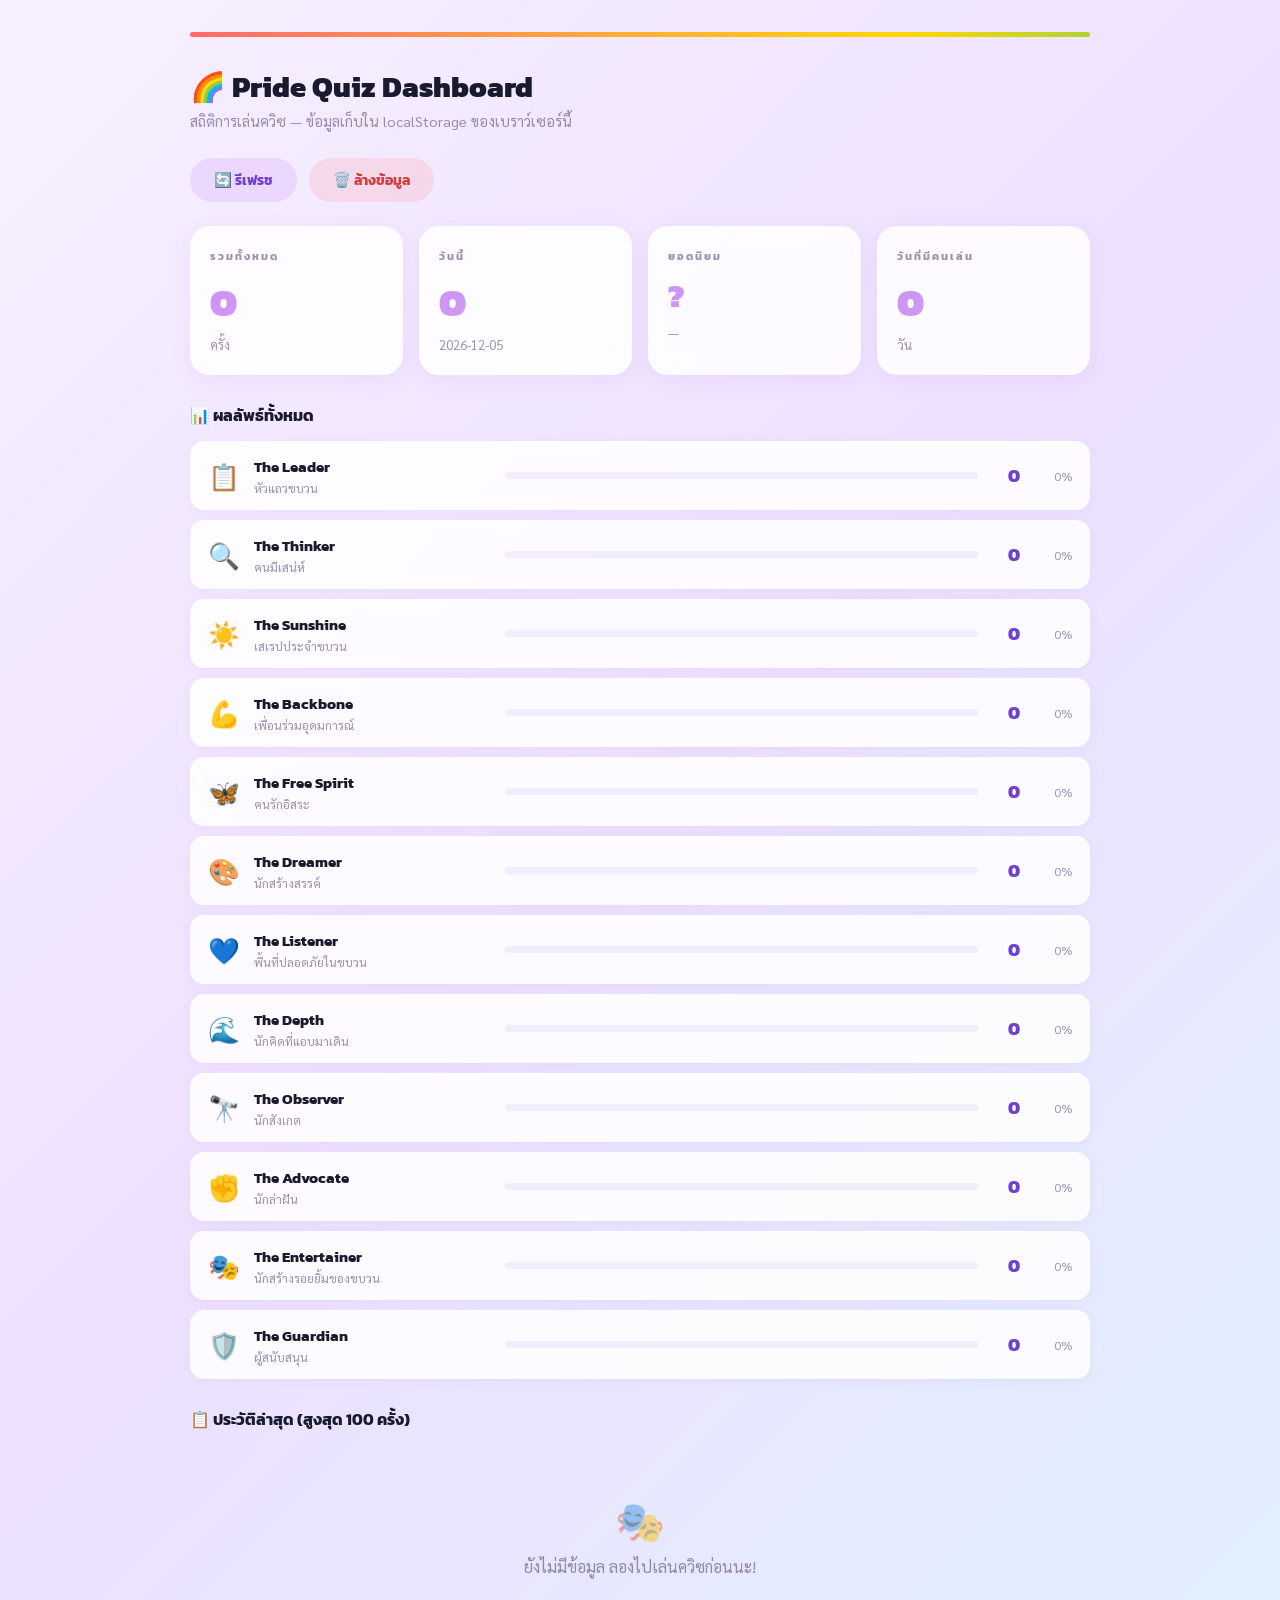
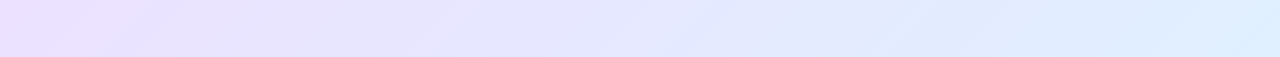
==== admin.html @ b19a4a3b "Initial commit - Pride Quiz project" ====
<!DOCTYPE html>
<html lang="th">
<head>
  <meta charset="UTF-8"/>
  <meta name="viewport" content="width=device-width, initial-scale=1.0"/>
  <title>Admin — Pride Quiz Stats</title>
  <link href="https://fonts.googleapis.com/css2?family=Kanit:wght@400;600;700;800&family=Sarabun:wght@400;600&display=swap" rel="stylesheet"/>
  <style>
    :root {
      --bg: linear-gradient(135deg, #f8f0ff 0%, #ede0ff 50%, #e0f0ff 100%);
      --card: rgba(255,255,255,0.85);
      --text: #1a1a2e;
      --muted: rgba(60,40,100,0.5);
      --rainbow: linear-gradient(90deg,#ff6b6b,#ffa040,#ffd700,#60d060,#60a0ff,#b060ff);
      --sel: linear-gradient(135deg,#c890f8,#d4a0f0,#f0c060);
    }
    *,*::before,*::after{box-sizing:border-box;margin:0;padding:0;}
    body{font-family:'Sarabun',sans-serif;background:var(--bg);min-height:100vh;padding:32px 16px;color:var(--text);}
    .wrap{max-width:900px;margin:0 auto;}

    .rainbow-bar{height:5px;background:var(--rainbow);border-radius:100px;margin-bottom:28px;background-size:200%;animation:rb 3s linear infinite;}
    @keyframes rb{0%{background-position:0%}100%{background-position:200%}}

    h1{font-family:'Kanit',sans-serif;font-size:1.8rem;font-weight:800;color:var(--text);margin-bottom:4px;}
    .sub{font-size:0.9rem;color:var(--muted);margin-bottom:28px;}

    .grid{display:grid;grid-template-columns:repeat(auto-fit,minmax(200px,1fr));gap:16px;margin-bottom:28px;}
    .card{background:var(--card);border-radius:20px;padding:22px 20px;box-shadow:0 4px 20px rgba(160,100,240,0.1);backdrop-filter:blur(8px);}
    .card-label{font-family:'Kanit',sans-serif;font-size:0.7rem;font-weight:700;letter-spacing:2px;text-transform:uppercase;color:var(--muted);margin-bottom:8px;}
    .card-val{font-family:'Kanit',sans-serif;font-size:2.5rem;font-weight:900;background:var(--sel);-webkit-background-clip:text;-webkit-text-fill-color:transparent;}
    .card-sub{font-size:0.82rem;color:var(--muted);margin-top:4px;}

    .section-title{font-family:'Kanit',sans-serif;font-size:1rem;font-weight:700;margin-bottom:14px;color:var(--text);}
    .char-list{display:flex;flex-direction:column;gap:10px;margin-bottom:28px;}
    .char-row{background:var(--card);border-radius:14px;padding:14px 18px;display:flex;align-items:center;gap:14px;box-shadow:0 2px 10px rgba(160,100,240,0.07);backdrop-filter:blur(6px);}
    .char-emoji{font-size:1.6rem;flex-shrink:0;}
    .char-info{flex:1;}
    .char-name{font-family:'Kanit',sans-serif;font-weight:700;font-size:0.95rem;margin-bottom:2px;}
    .char-thai{font-size:0.78rem;color:var(--muted);}
    .char-bar-wrap{flex:2;background:rgba(200,180,240,0.2);border-radius:100px;height:7px;overflow:hidden;}
    .char-bar{height:100%;border-radius:100px;background:var(--rainbow);background-size:200%;animation:rb 3s linear infinite;transition:width 1s cubic-bezier(0.34,1.56,0.64,1);}
    .char-count{font-family:'Kanit',sans-serif;font-size:1.1rem;font-weight:800;min-width:28px;text-align:right;color:#7040d0;}
    .char-pct{font-size:0.75rem;color:var(--muted);min-width:38px;text-align:right;}

    table{width:100%;border-collapse:collapse;background:var(--card);border-radius:18px;overflow:hidden;box-shadow:0 4px 20px rgba(160,100,240,0.08);}
    th{font-family:'Kanit',sans-serif;font-size:0.7rem;font-weight:700;letter-spacing:1.5px;text-transform:uppercase;color:var(--muted);padding:13px 16px;text-align:left;border-bottom:1px solid rgba(200,180,240,0.2);}
    td{padding:12px 16px;font-size:0.88rem;border-bottom:1px solid rgba(200,180,240,0.1);}
    tr:last-child td{border-bottom:none;}
    tr:hover td{background:rgba(200,180,255,0.08);}

    .tag{display:inline-block;font-family:'Kanit',sans-serif;font-size:0.72rem;font-weight:700;padding:4px 12px;border-radius:100px;background:rgba(180,100,255,0.12);color:#7040d0;}
    .actions{display:flex;gap:12px;margin-bottom:24px;flex-wrap:wrap;}
    .btn{font-family:'Kanit',sans-serif;font-size:0.9rem;font-weight:700;border:none;border-radius:100px;padding:11px 24px;cursor:pointer;transition:transform 0.15s;}
    .btn:hover{transform:translateY(-1px);}
    .btn-refresh{background:rgba(180,100,255,0.15);color:#7040d0;}
    .btn-clear{background:rgba(255,80,80,0.12);color:#d04040;}
    .empty{text-align:center;padding:48px 20px;color:var(--muted);}
    .empty span{font-size:2.5rem;display:block;margin-bottom:10px;}
    @media(max-width:520px){.char-bar-wrap{display:none;}}
  </style>
</head>
<body>
<div class="wrap">
  <div class="rainbow-bar"></div>
  <h1>🌈 Pride Quiz Dashboard</h1>
  <p class="sub">สถิติการเล่นควิซ — ข้อมูลเก็บใน localStorage ของเบราว์เซอร์นี้</p>

  <div class="actions">
    <button class="btn btn-refresh" onclick="load()">🔄 รีเฟรช</button>
    <button class="btn btn-clear" onclick="clearAll()">🗑️ ล้างข้อมูล</button>
  </div>

  <div class="grid" id="summaryGrid"></div>

  <div class="section-title">📊 ผลลัพธ์ทั้งหมด</div>
  <div class="char-list" id="charList"></div>

  <div class="section-title">📋 ประวัติล่าสุด (สูงสุด 100 ครั้ง)</div>
  <div id="logWrap"></div>
</div>

<script src="data.js"></script>
<script src="tracker.js"></script>
<script>
function load() {
  const stats = getStats();
  renderSummary(stats);
  renderChars(stats);
  renderLog(stats);
}

function renderSummary(s) {
  const total = s.total || 0;
  const today = new Date().toISOString().split('T')[0];
  const todayCnt = (s.daily||{})[today] || 0;
  const days = Object.keys(s.daily||{}).length;
  let topName = '—', topEmoji = '?';
  if (s.characters) {
    const top = Object.entries(s.characters).sort((a,b)=>b[1]-a[1])[0];
    if (top && CHARACTERS[top[0]]) {
      topName = CHARACTERS[top[0]].name;
      topEmoji = CHARACTERS[top[0]].item || '🎭';
    }
  }
  document.getElementById('summaryGrid').innerHTML = `
    <div class="card"><div class="card-label">รวมทั้งหมด</div><div class="card-val">${total}</div><div class="card-sub">ครั้ง</div></div>
    <div class="card"><div class="card-label">วันนี้</div><div class="card-val">${todayCnt}</div><div class="card-sub">${today}</div></div>
    <div class="card"><div class="card-label">ยอดนิยม</div><div class="card-val" style="font-size:2rem;">${topEmoji}</div><div class="card-sub">${topName}</div></div>
    <div class="card"><div class="card-label">วันที่มีคนเล่น</div><div class="card-val">${days}</div><div class="card-sub">วัน</div></div>
  `;
}

function renderChars(s) {
  const cc = s.characters || {};
  const total = s.total || 1;
  const sorted = Object.values(CHARACTERS).map(c => ({
    ...c, count: cc[c.id]||0, pct: Math.round(((cc[c.id]||0)/total)*100)
  })).sort((a,b)=>b.count-a.count);
  const max = sorted[0]?.count || 1;
  document.getElementById('charList').innerHTML = sorted.map(c => `
    <div class="char-row">
      <div class="char-emoji">${c.item||'🎭'}</div>
      <div class="char-info">
        <div class="char-name">${c.name}</div>
        <div class="char-thai">${c.thai}</div>
      </div>
      <div class="char-bar-wrap"><div class="char-bar" style="width:${(c.count/max)*100}%"></div></div>
      <div class="char-count">${c.count}</div>
      <div class="char-pct">${c.pct}%</div>
    </div>
  `).join('');
}

function renderLog(s) {
  const sessions = s.sessions || [];
  const el = document.getElementById('logWrap');
  if (!sessions.length) {
    el.innerHTML = `<div class="empty"><span>🎭</span>ยังไม่มีข้อมูล ลองไปเล่นควิซก่อนนะ!</div>`;
    return;
  }
  el.innerHTML = `<table>
    <thead><tr><th>#</th><th>คาแรกเตอร์</th><th>ชื่อไทย</th><th>วันที่/เวลา</th></tr></thead>
    <tbody>${sessions.map((s,i)=>{
      const c = CHARACTERS[s.charId];
      return `<tr>
        <td style="color:var(--muted);font-family:'Kanit',sans-serif;font-weight:600;">${i+1}</td>
        <td>${c?.item||'?'} <span class="tag">${s.charName}</span></td>
        <td style="color:var(--muted);font-size:0.82rem;">${c?.thai||'—'}</td>
        <td style="color:var(--muted);font-size:0.82rem;">${s.date}</td>
      </tr>`;
    }).join('')}</tbody>
  </table>`;
}

function clearAll() {
  if (confirm('ล้างข้อมูลทั้งหมด?')) {
    localStorage.removeItem('pride_quiz_v2_stats');
    load();
  }
}

load();
setInterval(load, 30000);
</script>
</body>
</html>
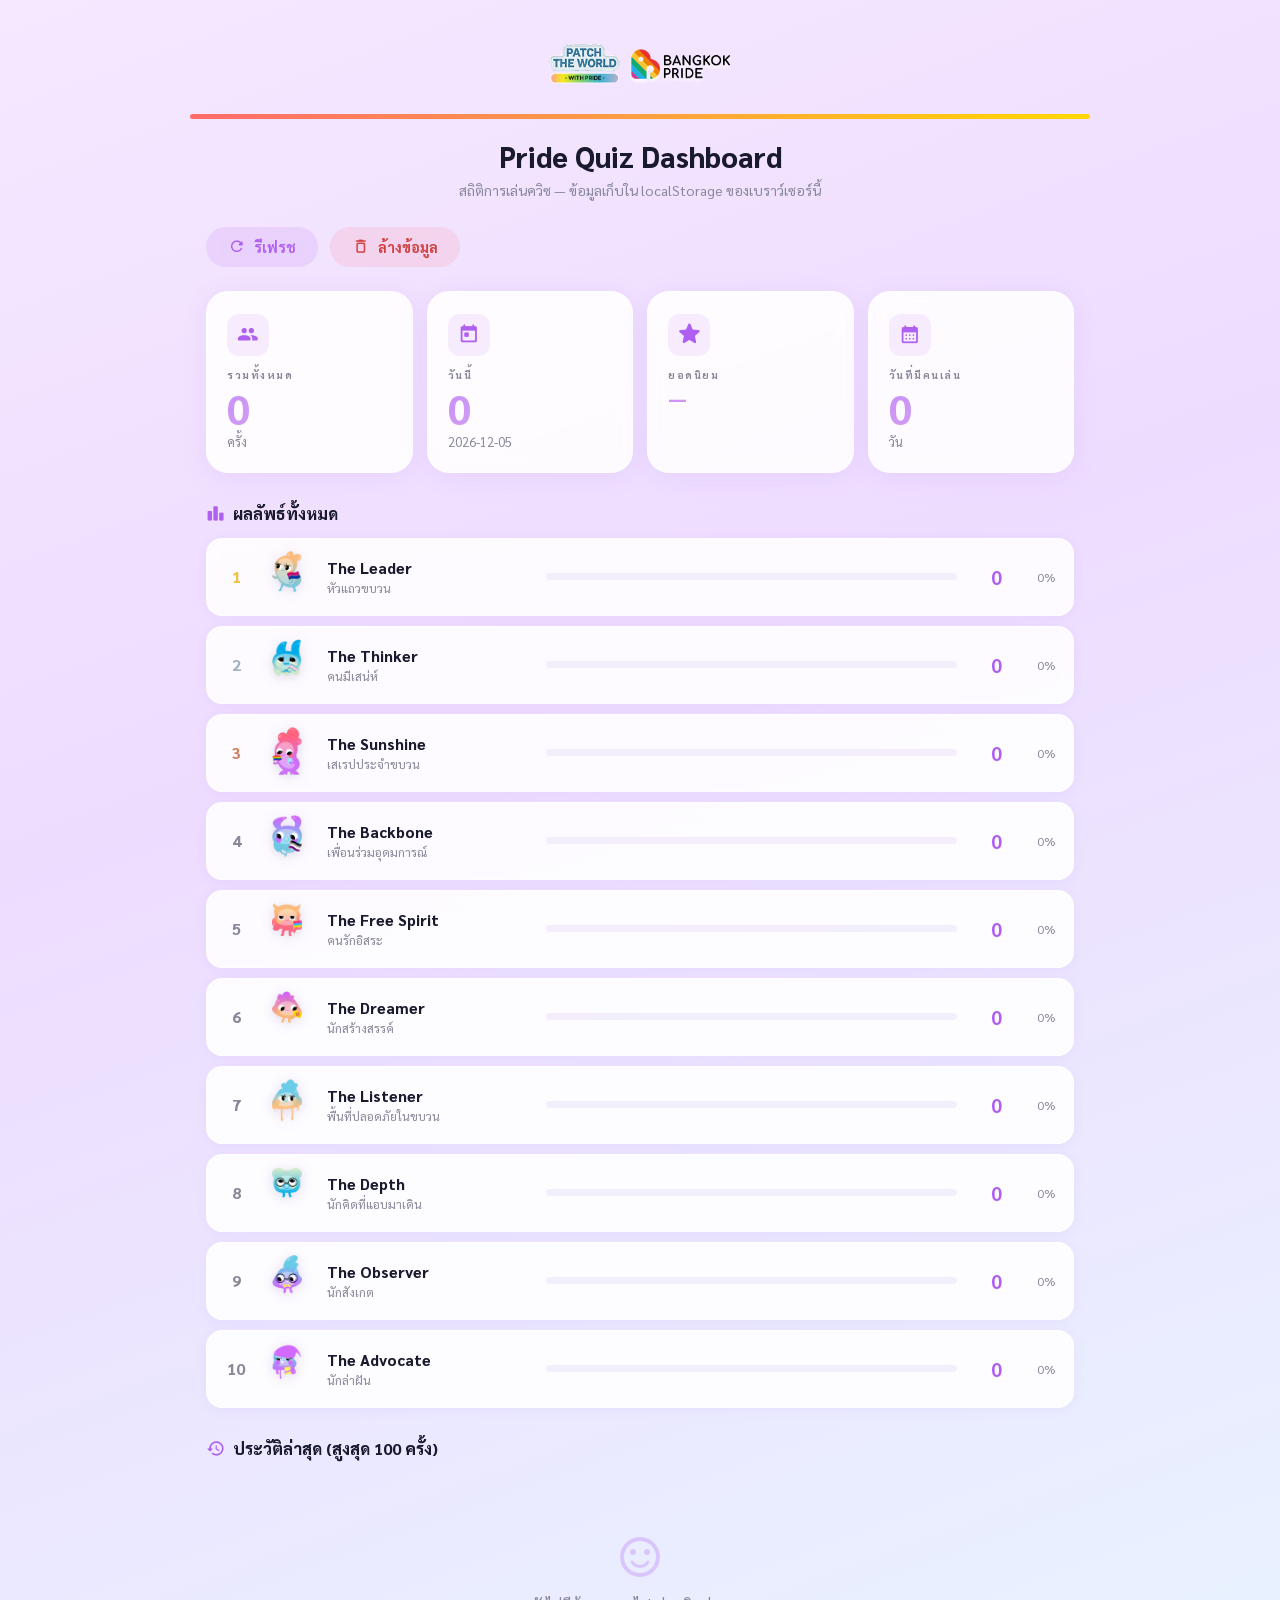
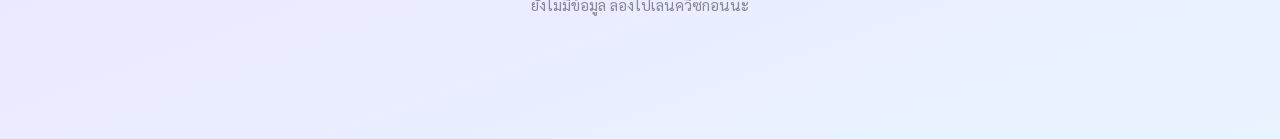
==== commit fd88d48a: "fix: font loading and responsive 100% layout" ====
--- a/admin.html
+++ b/admin.html
@@ -3,79 +3,318 @@
 <head>
   <meta charset="UTF-8"/>
   <meta name="viewport" content="width=device-width, initial-scale=1.0"/>
-  <title>Admin — Pride Quiz Stats</title>
-  <link href="https://fonts.googleapis.com/css2?family=Kanit:wght@400;600;700;800&family=Sarabun:wght@400;600&display=swap" rel="stylesheet"/>
+  <title>Dashboard — Pride Quiz</title>
+  <link rel="preconnect" href="https://fonts.googleapis.com" crossorigin/>
+  <link rel="preconnect" href="https://fonts.gstatic.com" crossorigin/>
+  <link href="https://fonts.googleapis.com/css2?family=LINE+Seed+Sans+TH:wght@300;400;700;800&family=Sarabun:wght@400;600;700;800&display=swap" rel="stylesheet"/>
+  <link href="https://fonts.googleapis.com/icon?family=Material+Icons+Round" rel="stylesheet"/>
   <style>
     :root {
-      --bg: linear-gradient(135deg, #f8f0ff 0%, #ede0ff 50%, #e0f0ff 100%);
-      --card: rgba(255,255,255,0.85);
-      --text: #1a1a2e;
-      --muted: rgba(60,40,100,0.5);
-      --rainbow: linear-gradient(90deg,#ff6b6b,#ffa040,#ffd700,#60d060,#60a0ff,#b060ff);
-      --sel: linear-gradient(135deg,#c890f8,#d4a0f0,#f0c060);
-    }
-    *,*::before,*::after{box-sizing:border-box;margin:0;padding:0;}
-    body{font-family:'Sarabun',sans-serif;background:var(--bg);min-height:100vh;padding:32px 16px;color:var(--text);}
-    .wrap{max-width:900px;margin:0 auto;}
-
-    .rainbow-bar{height:5px;background:var(--rainbow);border-radius:100px;margin-bottom:28px;background-size:200%;animation:rb 3s linear infinite;}
-    @keyframes rb{0%{background-position:0%}100%{background-position:200%}}
-
-    h1{font-family:'Kanit',sans-serif;font-size:1.8rem;font-weight:800;color:var(--text);margin-bottom:4px;}
-    .sub{font-size:0.9rem;color:var(--muted);margin-bottom:28px;}
-
-    .grid{display:grid;grid-template-columns:repeat(auto-fit,minmax(200px,1fr));gap:16px;margin-bottom:28px;}
-    .card{background:var(--card);border-radius:20px;padding:22px 20px;box-shadow:0 4px 20px rgba(160,100,240,0.1);backdrop-filter:blur(8px);}
-    .card-label{font-family:'Kanit',sans-serif;font-size:0.7rem;font-weight:700;letter-spacing:2px;text-transform:uppercase;color:var(--muted);margin-bottom:8px;}
-    .card-val{font-family:'Kanit',sans-serif;font-size:2.5rem;font-weight:900;background:var(--sel);-webkit-background-clip:text;-webkit-text-fill-color:transparent;}
-    .card-sub{font-size:0.82rem;color:var(--muted);margin-top:4px;}
-
-    .section-title{font-family:'Kanit',sans-serif;font-size:1rem;font-weight:700;margin-bottom:14px;color:var(--text);}
-    .char-list{display:flex;flex-direction:column;gap:10px;margin-bottom:28px;}
-    .char-row{background:var(--card);border-radius:14px;padding:14px 18px;display:flex;align-items:center;gap:14px;box-shadow:0 2px 10px rgba(160,100,240,0.07);backdrop-filter:blur(6px);}
-    .char-emoji{font-size:1.6rem;flex-shrink:0;}
-    .char-info{flex:1;}
-    .char-name{font-family:'Kanit',sans-serif;font-weight:700;font-size:0.95rem;margin-bottom:2px;}
-    .char-thai{font-size:0.78rem;color:var(--muted);}
-    .char-bar-wrap{flex:2;background:rgba(200,180,240,0.2);border-radius:100px;height:7px;overflow:hidden;}
-    .char-bar{height:100%;border-radius:100px;background:var(--rainbow);background-size:200%;animation:rb 3s linear infinite;transition:width 1s cubic-bezier(0.34,1.56,0.64,1);}
-    .char-count{font-family:'Kanit',sans-serif;font-size:1.1rem;font-weight:800;min-width:28px;text-align:right;color:#7040d0;}
-    .char-pct{font-size:0.75rem;color:var(--muted);min-width:38px;text-align:right;}
-
-    table{width:100%;border-collapse:collapse;background:var(--card);border-radius:18px;overflow:hidden;box-shadow:0 4px 20px rgba(160,100,240,0.08);}
-    th{font-family:'Kanit',sans-serif;font-size:0.7rem;font-weight:700;letter-spacing:1.5px;text-transform:uppercase;color:var(--muted);padding:13px 16px;text-align:left;border-bottom:1px solid rgba(200,180,240,0.2);}
-    td{padding:12px 16px;font-size:0.88rem;border-bottom:1px solid rgba(200,180,240,0.1);}
-    tr:last-child td{border-bottom:none;}
-    tr:hover td{background:rgba(200,180,255,0.08);}
-
-    .tag{display:inline-block;font-family:'Kanit',sans-serif;font-size:0.72rem;font-weight:700;padding:4px 12px;border-radius:100px;background:rgba(180,100,255,0.12);color:#7040d0;}
-    .actions{display:flex;gap:12px;margin-bottom:24px;flex-wrap:wrap;}
-    .btn{font-family:'Kanit',sans-serif;font-size:0.9rem;font-weight:700;border:none;border-radius:100px;padding:11px 24px;cursor:pointer;transition:transform 0.15s;}
-    .btn:hover{transform:translateY(-1px);}
-    .btn-refresh{background:rgba(180,100,255,0.15);color:#7040d0;}
-    .btn-clear{background:rgba(255,80,80,0.12);color:#d04040;}
-    .empty{text-align:center;padding:48px 20px;color:var(--muted);}
-    .empty span{font-size:2.5rem;display:block;margin-bottom:10px;}
-    @media(max-width:520px){.char-bar-wrap{display:none;}}
+      --bg-top:   #f5e8ff;
+      --bg-mid:   #eedcff;
+      --bg-bot:   #e8f4ff;
+      --card-bg:  rgba(255,255,255,0.88);
+      --text-dark: #1a1a2e;
+      --text-mid:  #444466;
+      --text-light:#888899;
+      --purple:    #b060f0;
+      --purple-soft: rgba(176,96,240,0.10);
+      --rainbow: linear-gradient(90deg,
+        #ff6b6b 0%, #ffa040 17%, #ffd700 33%,
+        #60d060 50%, #60a0ff 67%, #b060ff 83%, #ff60b0 100%);
+      --sel-grad: linear-gradient(135deg, #c890f8 0%, #d4a0f0 40%, #f0c060 100%);
+      --radius-card: 22px;
+    }
+    *, *::before, *::after { box-sizing: border-box; margin: 0; padding: 0; }
+    body {
+      font-family: 'LINE Seed Sans TH', 'Sarabun', sans-serif;
+      background: linear-gradient(160deg, var(--bg-top) 0%, var(--bg-mid) 40%, var(--bg-bot) 100%);
+      min-height: 100vh;
+      color: var(--text-dark);
+      padding-bottom: 64px;
+    }
+
+    /* ── HEADER ── */
+    .dash-header {
+      display: flex;
+      flex-direction: column;
+      align-items: center;
+      padding: 36px 24px 0;
+    }
+    .dash-logo { width: 200px; height: auto; display: block; }
+
+    .rainbow-bar {
+      height: 5px;
+      background: var(--rainbow);
+      background-size: 300% 100%;
+      border-radius: 100px;
+      animation: rbScroll 3s linear infinite;
+      margin-top: 20px;
+      width: 100%;
+      max-width: 900px;
+    }
+    @keyframes rbScroll {
+      0%   { background-position: 0% 0%; }
+      100% { background-position: 300% 0%; }
+    }
+
+    .dash-titles {
+      text-align: center;
+      margin-top: 18px;
+    }
+    .dash-title {
+      font-size: clamp(1.4rem, 4vw, 1.8rem);
+      font-weight: 800;
+      color: var(--text-dark);
+    }
+    .dash-sub {
+      font-size: 0.87rem;
+      color: var(--text-light);
+      margin-top: 6px;
+    }
+
+    /* ── WRAP ── */
+    .wrap { max-width: 900px; margin: 0 auto; padding: 0 16px; }
+
+    /* ── ACTIONS ── */
+    .actions {
+      display: flex;
+      gap: 12px;
+      margin: 28px 0 24px;
+      flex-wrap: wrap;
+    }
+    .btn {
+      font-family: 'LINE Seed Sans TH', 'Sarabun', sans-serif;
+      font-size: 0.9rem;
+      font-weight: 700;
+      border: none;
+      border-radius: 100px;
+      padding: 11px 22px;
+      cursor: pointer;
+      display: inline-flex;
+      align-items: center;
+      gap: 8px;
+      transition: transform 0.15s, box-shadow 0.15s;
+      backdrop-filter: blur(6px);
+    }
+    .btn:hover  { transform: translateY(-2px); box-shadow: 0 6px 20px rgba(140,80,220,0.18); }
+    .btn:active { transform: scale(0.97); }
+    .btn .material-icons-round { font-size: 1.1rem; line-height: 1; }
+    .btn-refresh { background: rgba(176,96,240,0.13); color: var(--purple); }
+    .btn-clear   { background: rgba(255,80,80,0.10);  color: #d04040; }
+
+    /* ── STAT CARDS ── */
+    .grid {
+      display: grid;
+      grid-template-columns: repeat(auto-fit, minmax(185px, 1fr));
+      gap: 14px;
+      margin-bottom: 30px;
+    }
+    .stat-card {
+      background: var(--card-bg);
+      border-radius: var(--radius-card);
+      padding: 22px 20px;
+      box-shadow: 0 4px 24px rgba(160,100,240,0.10);
+      backdrop-filter: blur(8px);
+      border: 1px solid rgba(255,255,255,0.7);
+    }
+    .stat-icon {
+      width: 42px; height: 42px;
+      border-radius: 12px;
+      background: var(--purple-soft);
+      display: flex;
+      align-items: center;
+      justify-content: center;
+      margin-bottom: 12px;
+    }
+    .stat-icon .material-icons-round { font-size: 1.35rem; color: var(--purple); }
+    .stat-icon img { width: 36px; height: 36px; object-fit: contain; }
+    .stat-label {
+      font-size: 0.67rem;
+      font-weight: 700;
+      letter-spacing: 1.5px;
+      text-transform: uppercase;
+      color: var(--text-light);
+      margin-bottom: 6px;
+    }
+    .stat-val {
+      font-size: 2.5rem;
+      font-weight: 900;
+      background: var(--sel-grad);
+      -webkit-background-clip: text;
+      -webkit-text-fill-color: transparent;
+      background-clip: text;
+      line-height: 1.05;
+    }
+    .stat-val.sm { font-size: 1.35rem; }
+    .stat-sub { font-size: 0.8rem; color: var(--text-light); margin-top: 4px; }
+
+    /* ── SECTION TITLE ── */
+    .section-title {
+      font-size: 1rem;
+      font-weight: 800;
+      color: var(--text-dark);
+      margin-bottom: 14px;
+      display: flex;
+      align-items: center;
+      gap: 8px;
+    }
+    .section-title .material-icons-round { font-size: 1.2rem; color: var(--purple); }
+
+    /* ── CHARACTER LIST ── */
+    .char-list { display: flex; flex-direction: column; gap: 10px; margin-bottom: 30px; }
+    .char-row {
+      background: var(--card-bg);
+      border-radius: 16px;
+      padding: 12px 18px;
+      display: flex;
+      align-items: center;
+      gap: 14px;
+      box-shadow: 0 2px 12px rgba(160,100,240,0.07);
+      backdrop-filter: blur(6px);
+      border: 1px solid rgba(255,255,255,0.6);
+      transition: transform 0.15s;
+    }
+    .char-row:hover { transform: translateX(4px); }
+    .char-rank {
+      font-size: 1rem;
+      font-weight: 800;
+      color: var(--text-light);
+      min-width: 22px;
+      text-align: center;
+      flex-shrink: 0;
+    }
+    .char-rank.gold   { color: #f0c040; }
+    .char-rank.silver { color: #a0b0c0; }
+    .char-rank.bronze { color: #d08060; }
+    .char-img {
+      width: 52px; height: 52px;
+      object-fit: contain;
+      flex-shrink: 0;
+      filter: drop-shadow(0 2px 6px rgba(100,60,160,0.18));
+    }
+    .char-info { flex: 1; min-width: 0; }
+    .char-name { font-weight: 800; font-size: 0.95rem; margin-bottom: 2px; white-space: nowrap; overflow: hidden; text-overflow: ellipsis; }
+    .char-thai { font-size: 0.78rem; color: var(--text-light); }
+    .char-bar-wrap {
+      flex: 2;
+      background: rgba(200,180,240,0.2);
+      border-radius: 100px;
+      height: 7px;
+      overflow: hidden;
+    }
+    .char-bar {
+      height: 100%;
+      border-radius: 100px;
+      background: var(--rainbow);
+      background-size: 300% 100%;
+      animation: rbScroll 3s linear infinite;
+      transition: width 1.2s cubic-bezier(0.34,1.56,0.64,1);
+    }
+    .char-count { font-size: 1.15rem; font-weight: 900; color: var(--purple); min-width: 30px; text-align: right; }
+    .char-pct   { font-size: 0.75rem; color: var(--text-light); min-width: 40px; text-align: right; }
+
+    /* ── LOG TABLE ── */
+    .table-wrap {
+      background: var(--card-bg);
+      border-radius: var(--radius-card);
+      overflow: hidden;
+      box-shadow: 0 4px 24px rgba(160,100,240,0.08);
+      backdrop-filter: blur(8px);
+      border: 1px solid rgba(255,255,255,0.6);
+    }
+    table { width: 100%; border-collapse: collapse; }
+    th {
+      font-size: 0.68rem;
+      font-weight: 800;
+      letter-spacing: 1.5px;
+      text-transform: uppercase;
+      color: var(--text-light);
+      padding: 14px 18px;
+      text-align: left;
+      border-bottom: 1px solid rgba(200,180,240,0.22);
+    }
+    td {
+      padding: 11px 18px;
+      font-size: 0.88rem;
+      border-bottom: 1px solid rgba(200,180,240,0.10);
+      vertical-align: middle;
+    }
+    tr:last-child td { border-bottom: none; }
+    tr:hover td { background: rgba(200,180,255,0.06); }
+    .tag {
+      display: inline-block;
+      font-size: 0.72rem;
+      font-weight: 700;
+      padding: 3px 12px;
+      border-radius: 100px;
+      background: rgba(176,96,255,0.12);
+      color: var(--purple);
+    }
+    .log-img {
+      width: 32px; height: 32px;
+      object-fit: contain;
+      vertical-align: middle;
+      margin-right: 8px;
+      filter: drop-shadow(0 1px 4px rgba(100,60,160,0.15));
+    }
+
+    /* ── EMPTY STATE ── */
+    .empty {
+      text-align: center;
+      padding: 60px 24px;
+      color: var(--text-light);
+    }
+    .empty .material-icons-round {
+      font-size: 3rem;
+      display: block;
+      margin-bottom: 14px;
+      color: rgba(176,96,240,0.28);
+    }
+    .empty p { font-size: 0.95rem; }
+
+    /* ── RESPONSIVE ── */
+    @media (max-width: 520px) {
+      .char-bar-wrap { display: none; }
+      .char-pct { display: none; }
+      td:nth-child(3) { display: none; }
+      th:nth-child(3) { display: none; }
+    }
   </style>
 </head>
 <body>
+
+<div class="dash-header">
+  <img src="images/logopride.png" class="dash-logo" alt="Pride Quiz Logo"/>
+  <div class="rainbow-bar"></div>
+  <div class="dash-titles">
+    <h1 class="dash-title">Pride Quiz Dashboard</h1>
+    <p class="dash-sub">สถิติการเล่นควิซ — ข้อมูลเก็บใน localStorage ของเบราว์เซอร์นี้</p>
+  </div>
+</div>
+
 <div class="wrap">
-  <div class="rainbow-bar"></div>
-  <h1>🌈 Pride Quiz Dashboard</h1>
-  <p class="sub">สถิติการเล่นควิซ — ข้อมูลเก็บใน localStorage ของเบราว์เซอร์นี้</p>
-
   <div class="actions">
-    <button class="btn btn-refresh" onclick="load()">🔄 รีเฟรช</button>
-    <button class="btn btn-clear" onclick="clearAll()">🗑️ ล้างข้อมูล</button>
+    <button class="btn btn-refresh" onclick="load()">
+      <span class="material-icons-round">refresh</span>รีเฟรช
+    </button>
+    <button class="btn btn-clear" onclick="clearAll()">
+      <span class="material-icons-round">delete_outline</span>ล้างข้อมูล
+    </button>
   </div>
 
   <div class="grid" id="summaryGrid"></div>
 
-  <div class="section-title">📊 ผลลัพธ์ทั้งหมด</div>
+  <div class="section-title">
+    <span class="material-icons-round">leaderboard</span>
+    ผลลัพธ์ทั้งหมด
+  </div>
   <div class="char-list" id="charList"></div>
 
-  <div class="section-title">📋 ประวัติล่าสุด (สูงสุด 100 ครั้ง)</div>
+  <div class="section-title">
+    <span class="material-icons-round">history</span>
+    ประวัติล่าสุด (สูงสุด 100 ครั้ง)
+  </div>
   <div id="logWrap"></div>
 </div>
 
@@ -92,21 +331,42 @@
 function renderSummary(s) {
   const total = s.total || 0;
   const today = new Date().toISOString().split('T')[0];
-  const todayCnt = (s.daily||{})[today] || 0;
-  const days = Object.keys(s.daily||{}).length;
-  let topName = '—', topEmoji = '?';
+  const todayCnt = (s.daily || {})[today] || 0;
+  const days = Object.keys(s.daily || {}).length;
+  let topName = '—', topImgTag = '<span class="material-icons-round" style="font-size:1.8rem;color:var(--purple)">star</span>';
   if (s.characters) {
-    const top = Object.entries(s.characters).sort((a,b)=>b[1]-a[1])[0];
+    const top = Object.entries(s.characters).sort((a, b) => b[1] - a[1])[0];
     if (top && CHARACTERS[top[0]]) {
       topName = CHARACTERS[top[0]].name;
-      topEmoji = CHARACTERS[top[0]].item || '🎭';
+      if (CHARACTERS[top[0]].image) {
+        topImgTag = `<img src="images/${encodeURIComponent(CHARACTERS[top[0]].image)}" style="width:36px;height:36px;object-fit:contain;" alt=""/>`;
+      }
     }
   }
   document.getElementById('summaryGrid').innerHTML = `
-    <div class="card"><div class="card-label">รวมทั้งหมด</div><div class="card-val">${total}</div><div class="card-sub">ครั้ง</div></div>
-    <div class="card"><div class="card-label">วันนี้</div><div class="card-val">${todayCnt}</div><div class="card-sub">${today}</div></div>
-    <div class="card"><div class="card-label">ยอดนิยม</div><div class="card-val" style="font-size:2rem;">${topEmoji}</div><div class="card-sub">${topName}</div></div>
-    <div class="card"><div class="card-label">วันที่มีคนเล่น</div><div class="card-val">${days}</div><div class="card-sub">วัน</div></div>
+    <div class="stat-card">
+      <div class="stat-icon"><span class="material-icons-round">group</span></div>
+      <div class="stat-label">รวมทั้งหมด</div>
+      <div class="stat-val">${total}</div>
+      <div class="stat-sub">ครั้ง</div>
+    </div>
+    <div class="stat-card">
+      <div class="stat-icon"><span class="material-icons-round">today</span></div>
+      <div class="stat-label">วันนี้</div>
+      <div class="stat-val">${todayCnt}</div>
+      <div class="stat-sub">${today}</div>
+    </div>
+    <div class="stat-card">
+      <div class="stat-icon">${topImgTag}</div>
+      <div class="stat-label">ยอดนิยม</div>
+      <div class="stat-val sm">${topName}</div>
+    </div>
+    <div class="stat-card">
+      <div class="stat-icon"><span class="material-icons-round">calendar_month</span></div>
+      <div class="stat-label">วันที่มีคนเล่น</div>
+      <div class="stat-val">${days}</div>
+      <div class="stat-sub">วัน</div>
+    </div>
   `;
 }
 
@@ -114,17 +374,26 @@
   const cc = s.characters || {};
   const total = s.total || 1;
   const sorted = Object.values(CHARACTERS).map(c => ({
-    ...c, count: cc[c.id]||0, pct: Math.round(((cc[c.id]||0)/total)*100)
-  })).sort((a,b)=>b.count-a.count);
+    ...c,
+    count: cc[c.id] || 0,
+    pct: Math.round(((cc[c.id] || 0) / total) * 100),
+  })).sort((a, b) => b.count - a.count);
   const max = sorted[0]?.count || 1;
-  document.getElementById('charList').innerHTML = sorted.map(c => `
+  const rankClass = i => i === 0 ? 'gold' : i === 1 ? 'silver' : i === 2 ? 'bronze' : '';
+
+  document.getElementById('charList').innerHTML = sorted.map((c, i) => `
     <div class="char-row">
-      <div class="char-emoji">${c.item||'🎭'}</div>
+      <div class="char-rank ${rankClass(i)}">${i + 1}</div>
+      ${c.image
+        ? `<img src="images/${encodeURIComponent(c.image)}" class="char-img" alt="${c.name}"/>`
+        : `<div style="width:52px;height:52px;border-radius:50%;background:${c.gradient};flex-shrink:0;"></div>`}
       <div class="char-info">
         <div class="char-name">${c.name}</div>
         <div class="char-thai">${c.thai}</div>
       </div>
-      <div class="char-bar-wrap"><div class="char-bar" style="width:${(c.count/max)*100}%"></div></div>
+      <div class="char-bar-wrap">
+        <div class="char-bar" style="width:${max > 0 ? (c.count / max) * 100 : 0}%"></div>
+      </div>
       <div class="char-count">${c.count}</div>
       <div class="char-pct">${c.pct}%</div>
     </div>
@@ -135,21 +404,40 @@
   const sessions = s.sessions || [];
   const el = document.getElementById('logWrap');
   if (!sessions.length) {
-    el.innerHTML = `<div class="empty"><span>🎭</span>ยังไม่มีข้อมูล ลองไปเล่นควิซก่อนนะ!</div>`;
+    el.innerHTML = `
+      <div class="empty">
+        <span class="material-icons-round">sentiment_satisfied_alt</span>
+        <p>ยังไม่มีข้อมูล ลองไปเล่นควิซก่อนนะ</p>
+      </div>`;
     return;
   }
-  el.innerHTML = `<table>
-    <thead><tr><th>#</th><th>คาแรกเตอร์</th><th>ชื่อไทย</th><th>วันที่/เวลา</th></tr></thead>
-    <tbody>${sessions.map((s,i)=>{
-      const c = CHARACTERS[s.charId];
-      return `<tr>
-        <td style="color:var(--muted);font-family:'Kanit',sans-serif;font-weight:600;">${i+1}</td>
-        <td>${c?.item||'?'} <span class="tag">${s.charName}</span></td>
-        <td style="color:var(--muted);font-size:0.82rem;">${c?.thai||'—'}</td>
-        <td style="color:var(--muted);font-size:0.82rem;">${s.date}</td>
-      </tr>`;
-    }).join('')}</tbody>
-  </table>`;
+  el.innerHTML = `
+    <div class="table-wrap">
+      <table>
+        <thead>
+          <tr>
+            <th>#</th>
+            <th>คาแรกเตอร์</th>
+            <th>ชื่อไทย</th>
+            <th>วันที่/เวลา</th>
+          </tr>
+        </thead>
+        <tbody>
+          ${sessions.map((sess, i) => {
+            const c = CHARACTERS[sess.charId];
+            return `<tr>
+              <td style="color:var(--text-light);font-weight:700;">${i + 1}</td>
+              <td>
+                ${c?.image ? `<img src="images/${encodeURIComponent(c.image)}" class="log-img" alt=""/>` : ''}
+                <span class="tag">${sess.charName}</span>
+              </td>
+              <td style="color:var(--text-light);font-size:0.82rem;">${c?.thai || '—'}</td>
+              <td style="color:var(--text-light);font-size:0.82rem;">${sess.date}</td>
+            </tr>`;
+          }).join('')}
+        </tbody>
+      </table>
+    </div>`;
 }
 
 function clearAll() {
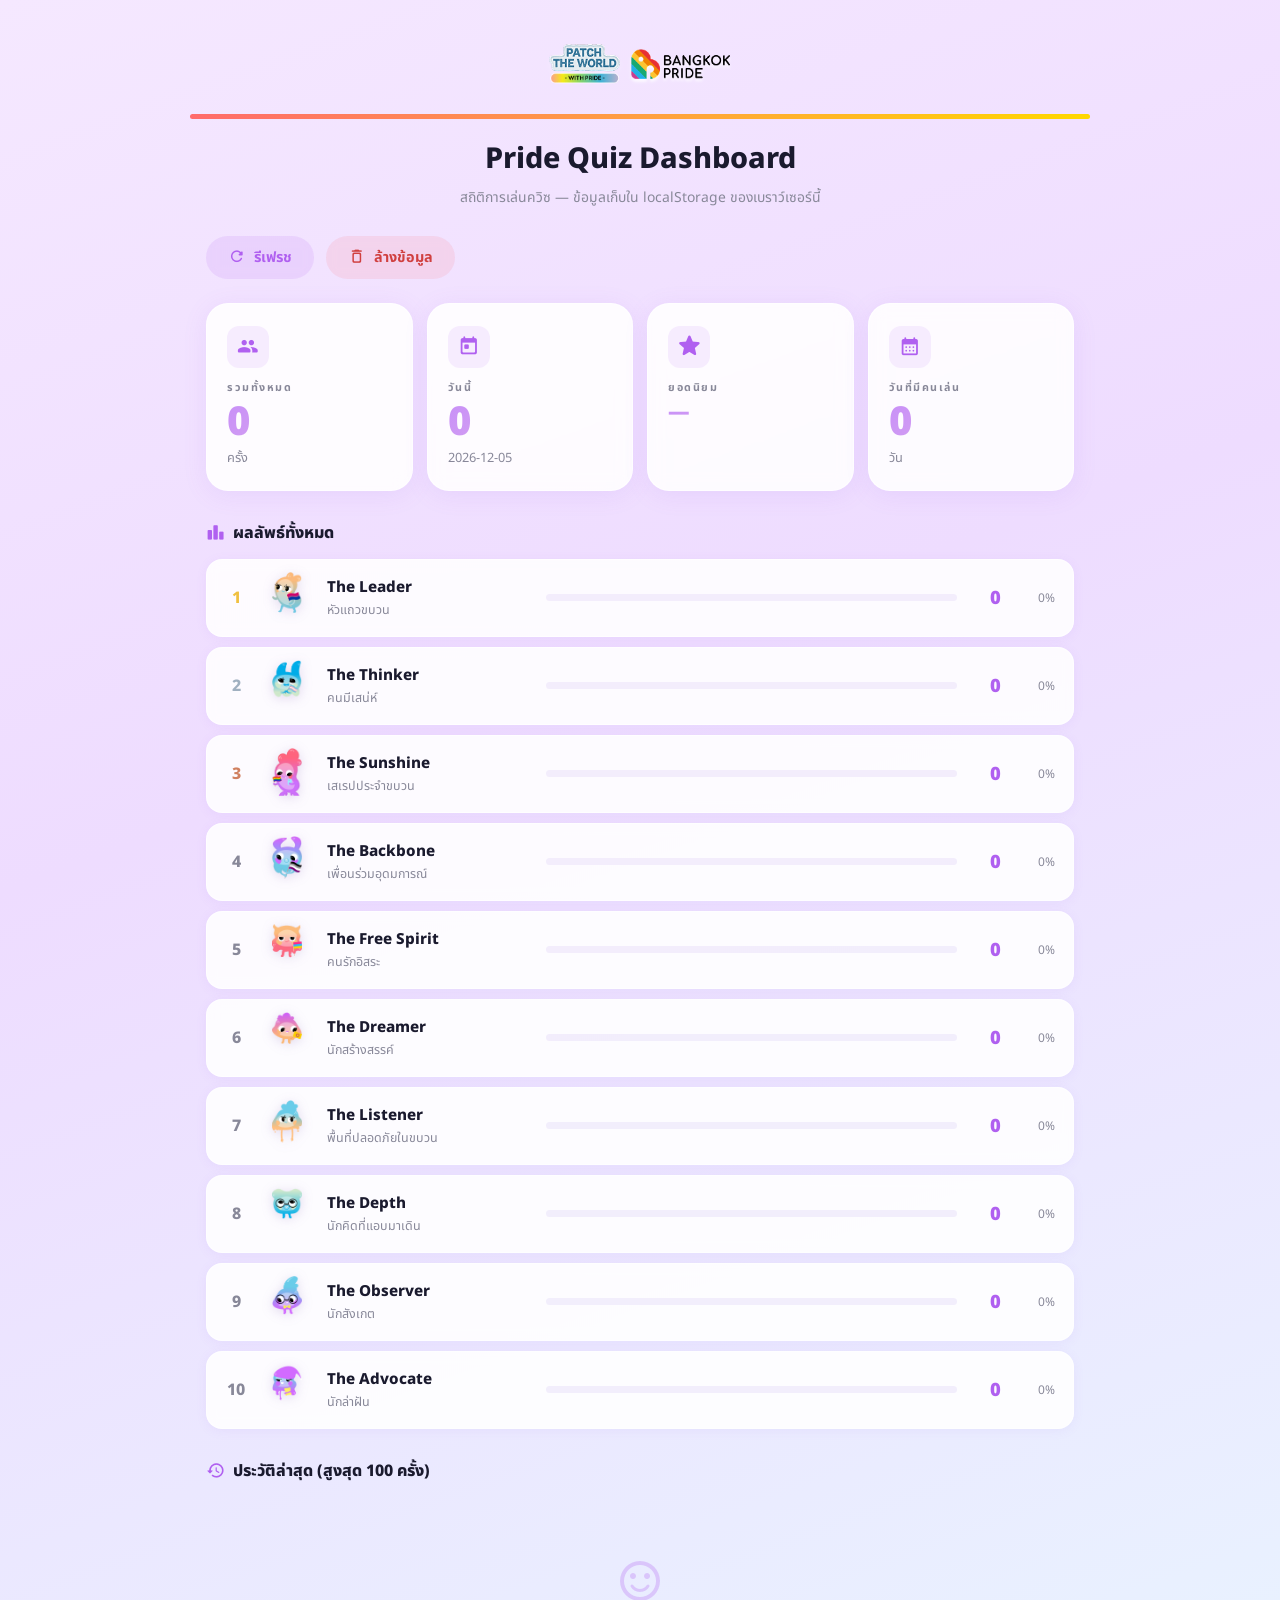
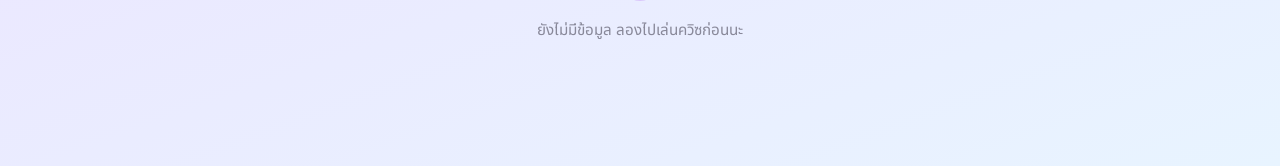
==== commit 195bfdb7: "fix: use Noto Sans Thai via Google Fonts; responsive layout, bubble redesign, admin redesign" ====
--- a/admin.html
+++ b/admin.html
@@ -6,7 +6,7 @@
   <title>Dashboard — Pride Quiz</title>
   <link rel="preconnect" href="https://fonts.googleapis.com" crossorigin/>
   <link rel="preconnect" href="https://fonts.gstatic.com" crossorigin/>
-  <link href="https://fonts.googleapis.com/css2?family=LINE+Seed+Sans+TH:wght@300;400;700;800&family=Sarabun:wght@400;600;700;800&display=swap" rel="stylesheet"/>
+  <link href="https://fonts.googleapis.com/css2?family=Noto+Sans+Thai:wght@300;400;700;800&display=swap" rel="stylesheet"/>
   <link href="https://fonts.googleapis.com/icon?family=Material+Icons+Round" rel="stylesheet"/>
   <style>
     :root {
@@ -27,7 +27,7 @@
     }
     *, *::before, *::after { box-sizing: border-box; margin: 0; padding: 0; }
     body {
-      font-family: 'LINE Seed Sans TH', 'Sarabun', sans-serif;
+      font-family: 'LINE Seed Sans TH', 'Noto Sans Thai', sans-serif;
       background: linear-gradient(160deg, var(--bg-top) 0%, var(--bg-mid) 40%, var(--bg-bot) 100%);
       min-height: 100vh;
       color: var(--text-dark);
@@ -84,7 +84,7 @@
       flex-wrap: wrap;
     }
     .btn {
-      font-family: 'LINE Seed Sans TH', 'Sarabun', sans-serif;
+      font-family: 'LINE Seed Sans TH', 'Noto Sans Thai', sans-serif;
       font-size: 0.9rem;
       font-weight: 700;
       border: none;
